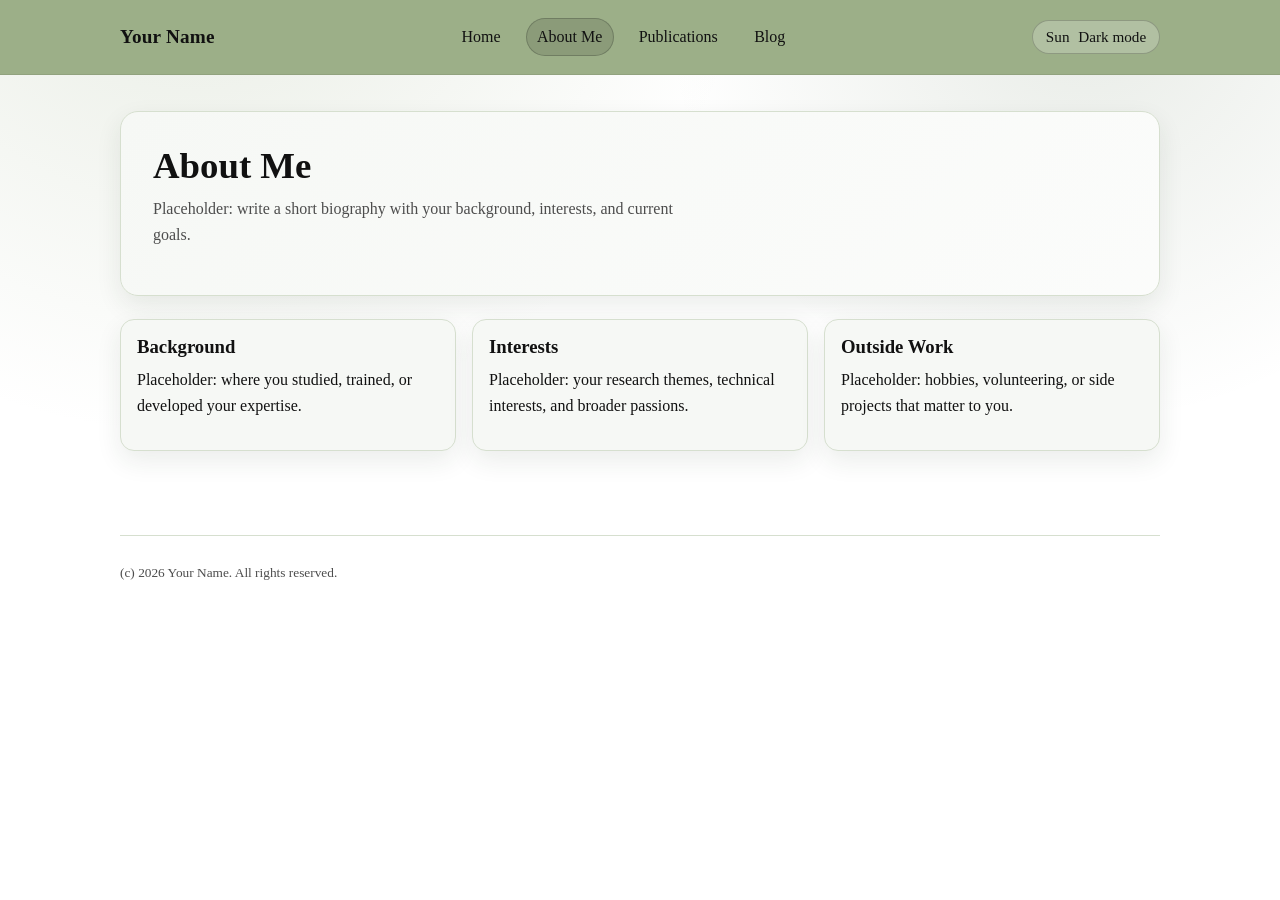
==== about.html @ 9cec2efc "Add initial website structure with theme toggle and multiple pages" ====
<!doctype html>
<html lang="en" data-theme="light">
  <head>
    <meta charset="UTF-8" />
    <meta name="viewport" content="width=device-width, initial-scale=1.0" />
    <title>About Me | Personal Website</title>
    <link rel="stylesheet" href="assets/css/variables.css" />
    <link rel="stylesheet" href="assets/css/base.css" />
    <link rel="stylesheet" href="assets/css/components.css" />
    <script defer src="assets/js/theme.js"></script>
  </head>
  <body>
    <header class="site-header">
      <div class="container header-inner">
        <a class="brand" href="index.html">Your Name</a>
        <nav class="site-nav" aria-label="Main navigation">
          <a class="nav-link" href="index.html">Home</a>
          <a class="nav-link active" href="about.html">About Me</a>
          <a class="nav-link" href="publications.html">Publications</a>
          <a class="nav-link" href="blog.html">Blog</a>
        </nav>
        <button id="theme-toggle" class="theme-toggle" type="button" aria-pressed="false" aria-label="Switch to dark mode">
          <span class="toggle-icon" aria-hidden="true">Sun</span>
          <span class="toggle-text">Dark mode</span>
        </button>
      </div>
    </header>

    <main class="container page">
      <section class="hero">
        <h1 class="page-title">About Me</h1>
        <p class="page-subtitle">Placeholder: write a short biography with your background, interests, and current goals.</p>
      </section>

      <section class="card-grid" aria-label="About details">
        <article class="card">
          <h3>Background</h3>
          <p>Placeholder: where you studied, trained, or developed your expertise.</p>
        </article>
        <article class="card">
          <h3>Interests</h3>
          <p>Placeholder: your research themes, technical interests, and broader passions.</p>
        </article>
        <article class="card">
          <h3>Outside Work</h3>
          <p>Placeholder: hobbies, volunteering, or side projects that matter to you.</p>
        </article>
      </section>
    </main>

    <footer class="container site-footer">
      <small>(c) <span id="year">2026</span> Your Name. All rights reserved.</small>
    </footer>
  </body>
</html>
---- assets/css/variables.css ----
:root {
  --font-serif: Georgia, "Times New Roman", serif;

  --bg: #ffffff;
  --surface: #f6f8f5;
  --text: #111111;
  --muted-text: #4d4d4d;
  --header-bg: #9caf88;
  --header-text: #111111;
  --accent: #4f6b44;
  --border: #d6dfcf;
  --shadow: 0 10px 26px rgba(35, 58, 35, 0.09);
}

[data-theme="dark"] {
  --bg: #121615;
  --surface: #1a221f;
  --text: #e9eee9;
  --muted-text: #b5c1b8;
  --header-bg: #4f6b44;
  --header-text: #f5faf6;
  --accent: #b9d2a8;
  --border: #2d3a33;
  --shadow: 0 12px 30px rgba(0, 0, 0, 0.35);
}
---- assets/css/base.css ----
* {
  box-sizing: border-box;
}

html,
body {
  margin: 0;
  padding: 0;
}

body {
  font-family: var(--font-serif);
  color: var(--text);
  background: radial-gradient(circle at 15% -15%, rgba(156, 175, 136, 0.25), transparent 38%),
    radial-gradient(circle at 85% 0%, rgba(79, 107, 68, 0.13), transparent 30%),
    var(--bg);
  line-height: 1.6;
  min-height: 100vh;
  transition: background-color 0.25s ease, color 0.25s ease;
}

a {
  color: inherit;
}

.container {
  width: min(1040px, calc(100% - 2rem));
  margin: 0 auto;
}

.page {
  padding: 2.25rem 0 3.25rem;
}

h1,
h2,
h3 {
  line-height: 1.2;
  margin-top: 0;
}

p {
  margin-top: 0;
}
---- assets/css/components.css ----
.site-header {
  position: sticky;
  top: 0;
  z-index: 50;
  background: var(--header-bg);
  color: var(--header-text);
  border-bottom: 1px solid rgba(17, 17, 17, 0.08);
  backdrop-filter: blur(4px);
}

.header-inner {
  display: flex;
  align-items: center;
  justify-content: space-between;
  gap: 1rem;
  min-height: 74px;
}

.brand {
  font-size: 1.2rem;
  text-decoration: none;
  font-weight: 700;
  letter-spacing: 0.2px;
}

.site-nav {
  display: flex;
  flex-wrap: wrap;
  gap: 0.85rem;
}

.nav-link {
  text-decoration: none;
  padding: 0.34rem 0.65rem;
  border-radius: 999px;
  border: 1px solid transparent;
  transition: all 0.2s ease;
}

.nav-link:hover,
.nav-link:focus-visible {
  border-color: rgba(17, 17, 17, 0.3);
  background: rgba(255, 255, 255, 0.24);
  outline: none;
}

.nav-link.active {
  background: rgba(17, 17, 17, 0.12);
  border-color: rgba(17, 17, 17, 0.22);
}

.theme-toggle {
  display: inline-flex;
  align-items: center;
  gap: 0.55rem;
  border: 1px solid rgba(17, 17, 17, 0.22);
  background: rgba(255, 255, 255, 0.22);
  color: inherit;
  border-radius: 999px;
  padding: 0.45rem 0.8rem;
  cursor: pointer;
  font-family: inherit;
  font-size: 0.95rem;
  transition: transform 0.2s ease, background-color 0.2s ease;
}

.theme-toggle:hover,
.theme-toggle:focus-visible {
  transform: translateY(-1px);
  background: rgba(255, 255, 255, 0.35);
  outline: none;
}

.hero {
  background: linear-gradient(135deg, var(--surface), color-mix(in srgb, var(--surface), var(--bg) 58%));
  border: 1px solid var(--border);
  border-radius: 18px;
  box-shadow: var(--shadow);
  padding: 2rem;
  animation: fadeInUp 0.5s ease;
}

.page-title {
  margin-bottom: 0.5rem;
  font-size: clamp(1.7rem, 3vw, 2.3rem);
}

.page-subtitle {
  color: var(--muted-text);
  max-width: 68ch;
}

.card-grid {
  display: grid;
  grid-template-columns: repeat(auto-fit, minmax(230px, 1fr));
  gap: 1rem;
  margin-top: 1.4rem;
}

.card {
  background: var(--surface);
  border: 1px solid var(--border);
  border-radius: 14px;
  padding: 1rem;
  box-shadow: var(--shadow);
  animation: fadeInUp 0.55s ease;
}

.card h3 {
  margin-bottom: 0.55rem;
}

.timeline {
  display: grid;
  gap: 0.95rem;
  margin-top: 1.3rem;
}

.timeline-item {
  background: var(--surface);
  border: 1px solid var(--border);
  border-radius: 14px;
  padding: 1rem;
  box-shadow: var(--shadow);
}

.post-list {
  display: grid;
  gap: 1rem;
  margin-top: 1.2rem;
}

.post {
  background: var(--surface);
  border: 1px solid var(--border);
  border-radius: 14px;
  padding: 1rem;
  box-shadow: var(--shadow);
}

.post-meta {
  font-size: 0.92rem;
  color: var(--muted-text);
}

.site-footer {
  border-top: 1px solid var(--border);
  margin-top: 2rem;
  color: var(--muted-text);
  padding: 1.4rem 0 2.2rem;
}

@keyframes fadeInUp {
  from {
    transform: translateY(7px);
    opacity: 0;
  }

  to {
    transform: translateY(0);
    opacity: 1;
  }
}

@media (max-width: 850px) {
  .header-inner {
    flex-wrap: wrap;
    padding: 0.7rem 0;
  }

  .site-nav {
    order: 3;
    width: 100%;
    justify-content: center;
  }

  .brand {
    order: 1;
  }

  .theme-toggle {
    order: 2;
    margin-left: auto;
  }
}
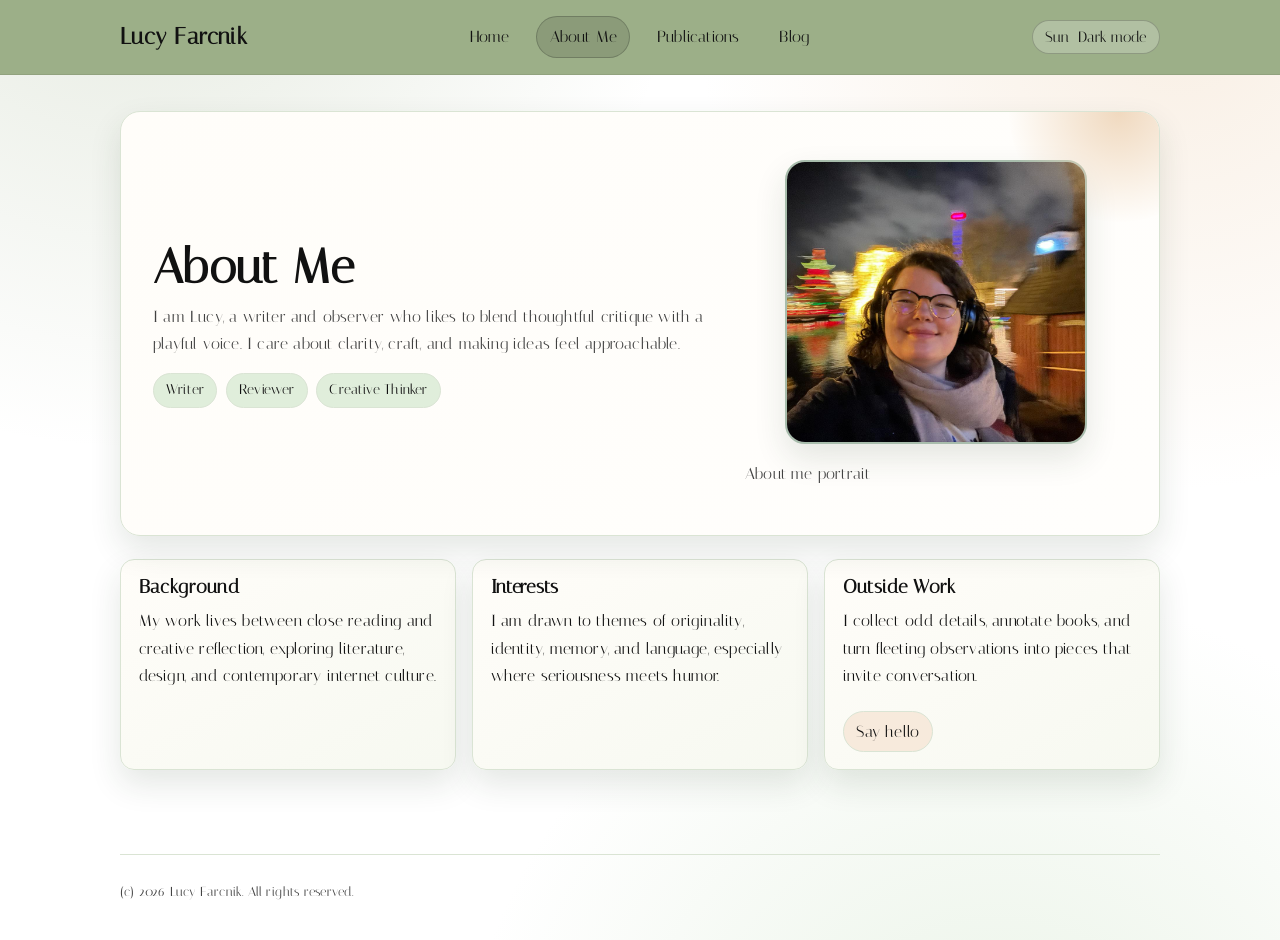
==== commit 5648ecb0: "Enhance personal website with updated content, new publication pages, and improved styling" ====
--- a/about.html
+++ b/about.html
@@ -8,11 +8,12 @@
     <link rel="stylesheet" href="assets/css/base.css" />
     <link rel="stylesheet" href="assets/css/components.css" />
     <script defer src="assets/js/theme.js"></script>
+    <script defer src="assets/js/contact.js"></script>
   </head>
   <body>
     <header class="site-header">
       <div class="container header-inner">
-        <a class="brand" href="index.html">Your Name</a>
+        <a class="brand" href="index.html">Lucy Farcnik</a>
         <nav class="site-nav" aria-label="Main navigation">
           <a class="nav-link" href="index.html">Home</a>
           <a class="nav-link active" href="about.html">About Me</a>
@@ -28,28 +29,60 @@
 
     <main class="container page">
       <section class="hero">
-        <h1 class="page-title">About Me</h1>
-        <p class="page-subtitle">Placeholder: write a short biography with your background, interests, and current goals.</p>
+        <div class="hero-layout">
+          <div>
+            <h1 class="page-title">About Me</h1>
+            <p class="page-subtitle">
+              I am Lucy, a writer and observer who likes to blend thoughtful critique with a playful voice. I care about
+              clarity, craft, and making ideas feel approachable.
+            </p>
+            <div class="badge-row" aria-label="Personal profile tags">
+              <span class="badge">Writer</span>
+              <span class="badge">Reviewer</span>
+              <span class="badge">Creative Thinker</span>
+            </div>
+          </div>
+          <div>
+            <figure class="profile-frame">
+              <img src="assets/about_me_profile.jpg" alt="Lucy smiling in profile portrait" />
+            </figure>
+            <p class="profile-caption">About me portrait</p>
+          </div>
+        </div>
       </section>
 
       <section class="card-grid" aria-label="About details">
         <article class="card">
           <h3>Background</h3>
-          <p>Placeholder: where you studied, trained, or developed your expertise.</p>
+          <p>
+            My work lives between close reading and creative reflection, exploring literature, design, and contemporary
+            internet culture.
+          </p>
         </article>
         <article class="card">
           <h3>Interests</h3>
-          <p>Placeholder: your research themes, technical interests, and broader passions.</p>
+          <p>
+            I am drawn to themes of originality, identity, memory, and language, especially where seriousness meets humor.
+          </p>
         </article>
         <article class="card">
           <h3>Outside Work</h3>
-          <p>Placeholder: hobbies, volunteering, or side projects that matter to you.</p>
+          <p>I collect odd details, annotate books, and turn fleeting observations into pieces that invite conversation.</p>
+          <a
+            class="contact-pill"
+            href="#"
+            data-email-user="lucy.farcnik"
+            data-email-domain="gmail"
+            data-email-tld="com"
+          >
+            Say hello
+          </a>
         </article>
       </section>
     </main>
 
     <footer class="container site-footer">
-      <small>(c) <span id="year">2026</span> Your Name. All rights reserved.</small>
+      <small>(c) <span id="year">2026</span> Lucy Farcnik. All rights reserved.</small>
     </footer>
   </body>
 </html>
--- a/assets/css/variables.css
+++ b/assets/css/variables.css
@@ -1,25 +1,29 @@
 :root {
-  --font-serif: Georgia, "Times New Roman", serif;
+  --font-main: "Italiana", Georgia, "Times New Roman", serif;
 
   --bg: #ffffff;
-  --surface: #f6f8f5;
+  --surface: #fffdf9;
   --text: #111111;
-  --muted-text: #4d4d4d;
+  --muted-text: #414141;
   --header-bg: #9caf88;
   --header-text: #111111;
-  --accent: #4f6b44;
-  --border: #d6dfcf;
-  --shadow: 0 10px 26px rgba(35, 58, 35, 0.09);
+  --accent: #3f6b58;
+  --accent-soft: #f0d9bf;
+  --accent-soft-2: #d6e8d0;
+  --border: #dae4d4;
+  --shadow: 0 14px 32px rgba(34, 58, 36, 0.12);
 }
 
 [data-theme="dark"] {
-  --bg: #121615;
-  --surface: #1a221f;
-  --text: #e9eee9;
-  --muted-text: #b5c1b8;
+  --bg: #121715;
+  --surface: #1a231f;
+  --text: #f1f5f2;
+  --muted-text: #b4c2ba;
   --header-bg: #4f6b44;
-  --header-text: #f5faf6;
-  --accent: #b9d2a8;
-  --border: #2d3a33;
-  --shadow: 0 12px 30px rgba(0, 0, 0, 0.35);
+  --header-text: #f6fbf6;
+  --accent: #b9d8be;
+  --accent-soft: #5a4d3e;
+  --accent-soft-2: #304336;
+  --border: #2d3b33;
+  --shadow: 0 14px 34px rgba(0, 0, 0, 0.35);
 }
--- a/assets/css/base.css
+++ b/assets/css/base.css
@@ -1,3 +1,5 @@
+@import url("https://fonts.googleapis.com/css2?family=Italiana&display=swap");
+
 * {
   box-sizing: border-box;
 }
@@ -9,12 +11,14 @@
 }
 
 body {
-  font-family: var(--font-serif);
+  font-family: var(--font-main);
   color: var(--text);
-  background: radial-gradient(circle at 15% -15%, rgba(156, 175, 136, 0.25), transparent 38%),
-    radial-gradient(circle at 85% 0%, rgba(79, 107, 68, 0.13), transparent 30%),
+  background: radial-gradient(circle at 10% -12%, rgba(156, 175, 136, 0.27), transparent 36%),
+    radial-gradient(circle at 92% 1%, rgba(240, 217, 191, 0.42), transparent 32%),
+    radial-gradient(circle at 78% 120%, rgba(214, 232, 208, 0.55), transparent 36%),
     var(--bg);
-  line-height: 1.6;
+  line-height: 1.7;
+  letter-spacing: 0.2px;
   min-height: 100vh;
   transition: background-color 0.25s ease, color 0.25s ease;
 }
@@ -35,10 +39,16 @@
 h1,
 h2,
 h3 {
-  line-height: 1.2;
+  line-height: 1.15;
+  letter-spacing: 0.35px;
   margin-top: 0;
 }
 
 p {
   margin-top: 0;
 }
+
+img {
+  max-width: 100%;
+  display: block;
+}
--- a/assets/css/components.css
+++ b/assets/css/components.css
@@ -17,10 +17,10 @@
 }
 
 .brand {
-  font-size: 1.2rem;
+  font-size: 1.45rem;
   text-decoration: none;
   font-weight: 700;
-  letter-spacing: 0.2px;
+  letter-spacing: 0.45px;
 }
 
 .site-nav {
@@ -31,7 +31,7 @@
 
 .nav-link {
   text-decoration: none;
-  padding: 0.34rem 0.65rem;
+  padding: 0.4rem 0.76rem;
   border-radius: 999px;
   border: 1px solid transparent;
   transition: all 0.2s ease;
@@ -72,17 +72,31 @@
 }
 
 .hero {
-  background: linear-gradient(135deg, var(--surface), color-mix(in srgb, var(--surface), var(--bg) 58%));
-  border: 1px solid var(--border);
-  border-radius: 18px;
+  position: relative;
+  overflow: hidden;
+  background: linear-gradient(135deg, var(--surface), color-mix(in srgb, var(--surface), var(--bg) 52%));
+  border: 1px solid var(--border);
+  border-radius: 20px;
   box-shadow: var(--shadow);
   padding: 2rem;
   animation: fadeInUp 0.5s ease;
 }
 
+.hero::before {
+  content: "";
+  position: absolute;
+  width: 220px;
+  height: 220px;
+  border-radius: 999px;
+  top: -110px;
+  right: -70px;
+  background: radial-gradient(circle, var(--accent-soft), transparent 72%);
+  pointer-events: none;
+}
+
 .page-title {
   margin-bottom: 0.5rem;
-  font-size: clamp(1.7rem, 3vw, 2.3rem);
+  font-size: clamp(2rem, 4.4vw, 3rem);
 }
 
 .page-subtitle {
@@ -92,50 +106,146 @@
 
 .card-grid {
   display: grid;
-  grid-template-columns: repeat(auto-fit, minmax(230px, 1fr));
+  grid-template-columns: repeat(auto-fit, minmax(245px, 1fr));
   gap: 1rem;
   margin-top: 1.4rem;
 }
 
 .card {
-  background: var(--surface);
+  background: linear-gradient(150deg, var(--surface), color-mix(in srgb, var(--surface), var(--accent-soft-2) 20%));
+  border: 1px solid var(--border);
+  border-radius: 14px;
+  padding: 1.1rem;
+  box-shadow: var(--shadow);
+  animation: fadeInUp 0.55s ease;
+}
+
+.card h3 {
+  margin-bottom: 0.55rem;
+}
+
+.timeline {
+  display: grid;
+  gap: 0.95rem;
+  margin-top: 1.3rem;
+}
+
+.timeline-item {
+  background: linear-gradient(145deg, var(--surface), color-mix(in srgb, var(--surface), var(--accent-soft) 17%));
   border: 1px solid var(--border);
   border-radius: 14px;
   padding: 1rem;
   box-shadow: var(--shadow);
-  animation: fadeInUp 0.55s ease;
-}
-
-.card h3 {
-  margin-bottom: 0.55rem;
-}
-
-.timeline {
-  display: grid;
-  gap: 0.95rem;
-  margin-top: 1.3rem;
-}
-
-.timeline-item {
-  background: var(--surface);
+}
+
+.post-list {
+  display: grid;
+  gap: 1rem;
+  margin-top: 1.2rem;
+}
+
+.post {
+  background: linear-gradient(145deg, var(--surface), color-mix(in srgb, var(--surface), var(--accent-soft-2) 16%));
   border: 1px solid var(--border);
   border-radius: 14px;
   padding: 1rem;
   box-shadow: var(--shadow);
 }
 
-.post-list {
-  display: grid;
-  gap: 1rem;
-  margin-top: 1.2rem;
-}
-
-.post {
-  background: var(--surface);
-  border: 1px solid var(--border);
-  border-radius: 14px;
-  padding: 1rem;
-  box-shadow: var(--shadow);
+.hero-layout {
+  display: grid;
+  grid-template-columns: minmax(0, 1.2fr) minmax(220px, 0.8fr);
+  align-items: center;
+  gap: 1.2rem;
+}
+
+.profile-frame {
+  border-radius: 20px;
+  border: 2px solid color-mix(in srgb, var(--accent), var(--border) 68%);
+  overflow: hidden;
+  box-shadow: var(--shadow);
+  background: #fff;
+}
+
+.profile-frame img {
+  width: 100%;
+  height: 100%;
+  object-fit: cover;
+  min-height: 280px;
+}
+
+.profile-caption {
+  color: var(--muted-text);
+  margin-top: 0.5rem;
+}
+
+.badge-row {
+  display: flex;
+  flex-wrap: wrap;
+  gap: 0.55rem;
+  margin-top: 0.95rem;
+}
+
+.badge {
+  display: inline-block;
+  background: color-mix(in srgb, var(--accent-soft-2), #ffffff 24%);
+  color: var(--text);
+  border: 1px solid var(--border);
+  border-radius: 999px;
+  padding: 0.26rem 0.75rem;
+  font-size: 0.9rem;
+}
+
+.contact-pill {
+  display: inline-flex;
+  margin-top: 0.4rem;
+  text-decoration: none;
+  border: 1px solid var(--border);
+  background: color-mix(in srgb, var(--accent-soft), #ffffff 45%);
+  border-radius: 999px;
+  padding: 0.34rem 0.8rem;
+}
+
+.publication-switcher {
+  margin-top: 1.1rem;
+  display: flex;
+  gap: 0.6rem;
+  align-items: center;
+  flex-wrap: wrap;
+}
+
+.publication-switcher label {
+  font-size: 1rem;
+  color: var(--muted-text);
+}
+
+.publication-switcher select {
+  appearance: none;
+  border: 1px solid var(--border);
+  border-radius: 12px;
+  background: linear-gradient(145deg, var(--surface), color-mix(in srgb, var(--surface), var(--accent-soft-2) 20%));
+  color: var(--text);
+  padding: 0.52rem 0.8rem;
+  font-family: inherit;
+  font-size: 1rem;
+  cursor: pointer;
+}
+
+.publication-list {
+  list-style: none;
+  margin: 0;
+  padding: 0;
+  display: grid;
+  gap: 0.9rem;
+}
+
+.publication-list a {
+  color: var(--accent);
+}
+
+.soft-note {
+  color: var(--muted-text);
+  font-size: 0.94rem;
 }
 
 .post-meta {
@@ -182,4 +292,8 @@
     order: 2;
     margin-left: auto;
   }
-}
+
+  .hero-layout {
+    grid-template-columns: 1fr;
+  }
+}
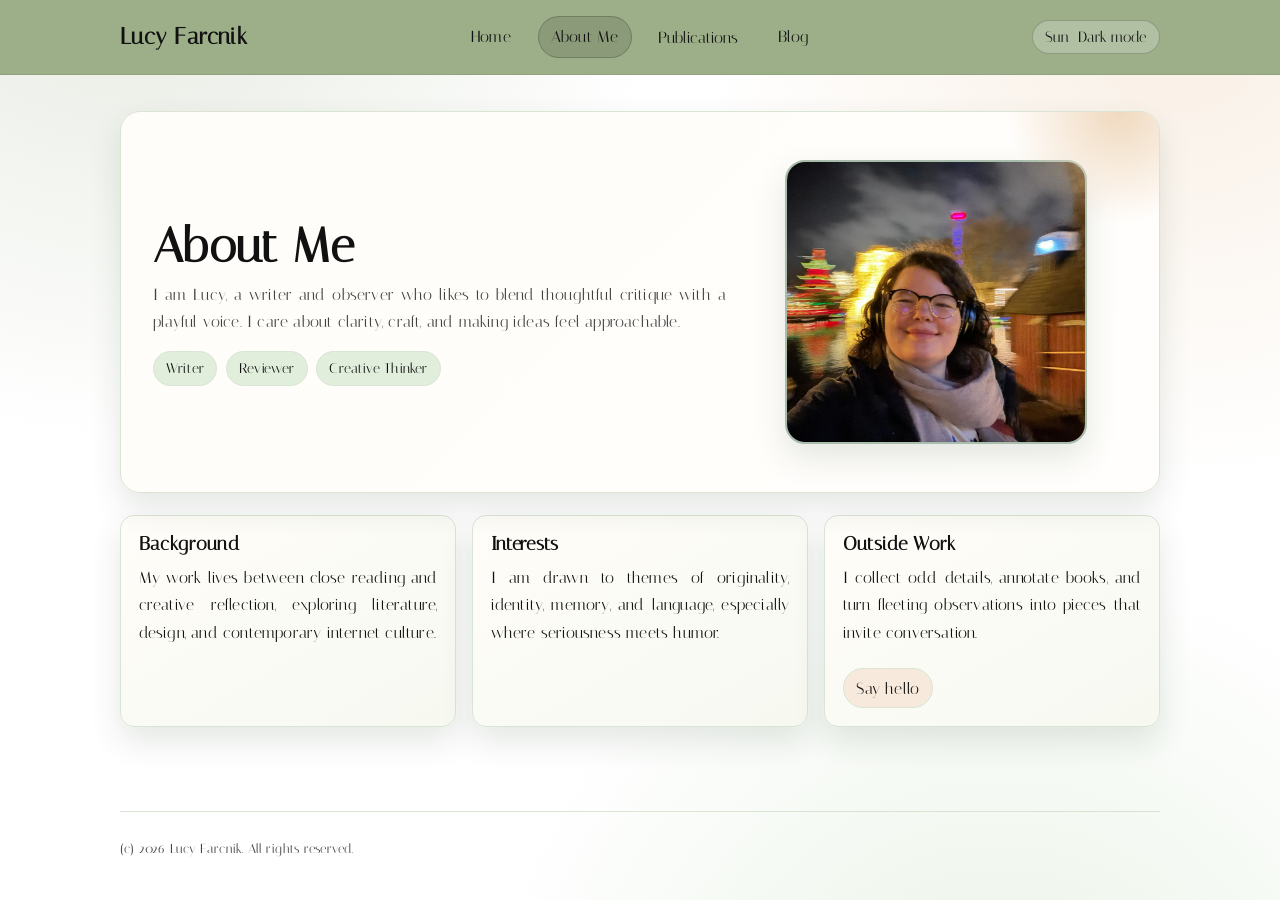
==== commit a54006c1: "Refactor navigation and enhance blog functionality - Updated navigation to include a dropdown for Pu" ====
--- a/about.html
+++ b/about.html
@@ -17,7 +17,15 @@
         <nav class="site-nav" aria-label="Main navigation">
           <a class="nav-link" href="index.html">Home</a>
           <a class="nav-link active" href="about.html">About Me</a>
-          <a class="nav-link" href="publications.html">Publications</a>
+          <div class="nav-dropdown">
+            <button class="nav-link dropdown-toggle" type="button" aria-haspopup="true" aria-expanded="false">
+              Publications
+            </button>
+            <div class="dropdown-menu" role="menu">
+              <a class="dropdown-item" href="publications-web.html">Web Publications</a>
+              <a class="dropdown-item" href="publications-print.html">Print Publications</a>
+            </div>
+          </div>
           <a class="nav-link" href="blog.html">Blog</a>
         </nav>
         <button id="theme-toggle" class="theme-toggle" type="button" aria-pressed="false" aria-label="Switch to dark mode">
@@ -46,7 +54,6 @@
             <figure class="profile-frame">
               <img src="assets/about_me_profile.jpg" alt="Lucy smiling in profile portrait" />
             </figure>
-            <p class="profile-caption">About me portrait</p>
           </div>
         </div>
       </section>
--- a/assets/css/base.css
+++ b/assets/css/base.css
@@ -46,6 +46,13 @@
 
 p {
   margin-top: 0;
+  text-align: justify;
+  text-justify: inter-word;
+}
+
+li {
+  text-align: justify;
+  text-justify: inter-word;
 }
 
 img {
--- a/assets/css/components.css
+++ b/assets/css/components.css
@@ -27,6 +27,7 @@
   display: flex;
   flex-wrap: wrap;
   gap: 0.85rem;
+  align-items: center;
 }
 
 .nav-link {
@@ -47,6 +48,52 @@
 .nav-link.active {
   background: rgba(17, 17, 17, 0.12);
   border-color: rgba(17, 17, 17, 0.22);
+}
+
+.nav-dropdown {
+  position: relative;
+}
+
+.dropdown-toggle {
+  font-family: inherit;
+  font-size: 1rem;
+  cursor: pointer;
+  background: transparent;
+  color: inherit;
+}
+
+.dropdown-menu {
+  position: absolute;
+  top: calc(100% + 0.35rem);
+  left: 0;
+  min-width: 220px;
+  padding: 0.45rem;
+  border-radius: 12px;
+  border: 1px solid var(--border);
+  box-shadow: var(--shadow);
+  background: linear-gradient(145deg, var(--surface), color-mix(in srgb, var(--surface), var(--accent-soft-2) 20%));
+  display: none;
+  z-index: 40;
+}
+
+.dropdown-item {
+  display: block;
+  text-decoration: none;
+  border-radius: 8px;
+  padding: 0.45rem 0.55rem;
+  transition: background-color 0.2s ease;
+}
+
+.dropdown-item:hover,
+.dropdown-item:focus-visible,
+.dropdown-item.active {
+  background: color-mix(in srgb, var(--accent-soft), transparent 38%);
+  outline: none;
+}
+
+.nav-dropdown:hover .dropdown-menu,
+.nav-dropdown:focus-within .dropdown-menu {
+  display: block;
 }
 
 .theme-toggle {
@@ -248,6 +295,56 @@
   font-size: 0.94rem;
 }
 
+.publication-bars {
+  display: grid;
+  gap: 0.9rem;
+  margin-top: 1.3rem;
+}
+
+.publication-bar {
+  position: relative;
+  background: linear-gradient(145deg, var(--surface), color-mix(in srgb, var(--surface), var(--accent-soft) 17%));
+  border: 1px solid var(--border);
+  border-radius: 14px;
+  padding: 1rem;
+  box-shadow: var(--shadow);
+}
+
+.publication-link {
+  color: var(--accent);
+  text-decoration: none;
+  font-size: 1.04rem;
+}
+
+.publication-link:hover,
+.publication-link:focus-visible {
+  text-decoration: underline;
+  outline: none;
+}
+
+.link-preview {
+  position: absolute;
+  top: 50%;
+  right: 1rem;
+  transform: translateY(-50%);
+  width: min(360px, 70vw);
+  padding: 0.7rem 0.8rem;
+  border-radius: 10px;
+  border: 1px solid var(--border);
+  background: linear-gradient(145deg, var(--surface), color-mix(in srgb, var(--surface), var(--accent-soft-2) 24%));
+  box-shadow: var(--shadow);
+  color: var(--muted-text);
+  font-size: 0.92rem;
+  opacity: 0;
+  pointer-events: none;
+  transition: opacity 0.2s ease;
+}
+
+.publication-bar:hover .link-preview,
+.publication-bar:focus-within .link-preview {
+  opacity: 1;
+}
+
 .post-meta {
   font-size: 0.92rem;
   color: var(--muted-text);
@@ -284,6 +381,20 @@
     justify-content: center;
   }
 
+  .dropdown-menu {
+    left: 50%;
+    transform: translateX(-50%);
+  }
+
+  .link-preview {
+    position: static;
+    transform: none;
+    width: 100%;
+    margin-top: 0.6rem;
+    opacity: 1;
+    pointer-events: auto;
+  }
+
   .brand {
     order: 1;
   }
